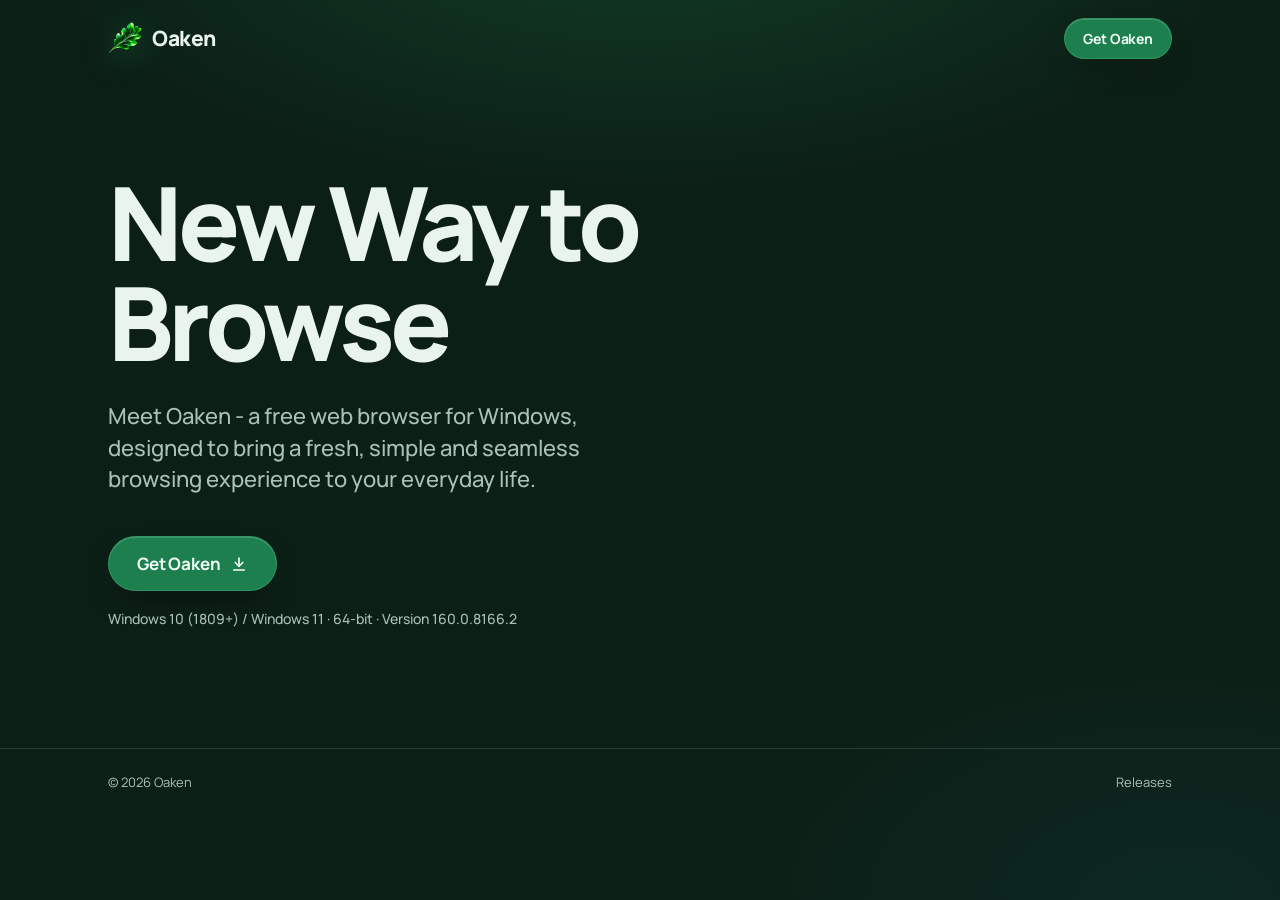
==== index.html @ 017a9613 "Rebrand site to Oaken Browser with new emblem" ====
<!doctype html>
<html lang="en">
<head>
<meta charset="utf-8">
<meta name="viewport" content="width=device-width, initial-scale=1">

<title>Oaken - New Way to Browse</title>

<meta name="description" content="Download Oaken, a free web browser for Windows. Discover a new way to browse.">
<meta name="theme-color" content="#0c1f16">
<meta name="google-site-verification" content="LXv_LmhjGnOAtXeDld1jr0YucGRLePCGYgIYwMyyk1k">

<link rel="canonical" href="https://qayyumjelah.github.io/oaken-browser/">
<link rel="icon" href="favicon-oaken.ico">
<link rel="apple-touch-icon" href="icon-180-oaken.png">

<link rel="preload" href="manrope.woff2" as="font" type="font/woff2" crossorigin>
<link rel="stylesheet" href="style.css">
</head>

<body>

<header>
  <div class="wrap">

    <a class="brand" href="./" aria-label="Oaken Home">
      <img src="logo-leaf.png" alt="Oaken">
      <span>Oaken</span>
    </a>

    <a class="btn small" href="download.html">
      Get Oaken
    </a>

  </div>
</header>

<main class="hero">

  <div class="wrap">

    <h1>New Way to Browse</h1>

    <p>
      Meet Oaken - a free web browser for Windows,
      designed to bring a fresh, simple and seamless
      browsing experience to your everyday life.
    </p>

    <a class="btn" href="download.html">
      Get Oaken

      <svg viewBox="0 0 24 24"
           fill="none"
           stroke="currentColor"
           stroke-width="2.2"
           stroke-linecap="round"
           stroke-linejoin="round"
           aria-hidden="true">
        <path d="M12 4v11"/>
        <path d="m7 10 5 5 5-5"/>
        <path d="M5 20h14"/>
      </svg>
    </a>

    <div class="meta">
      Windows 10 (1809+) / Windows 11
      &middot; 64-bit
      &middot; Version 160.0.8166.2
    </div>

  </div>

</main>

<footer>

  <div class="wrap">

    <span>&copy; 2026 Oaken</span>

    <span>
      <a href="https://github.com/qayyumjelah/oaken-browser/releases">
        Releases
      </a>
    </span>

  </div>

</footer>

</body>
</html>
---- style.css ----
@font-face {
  font-family: "Manrope";
  src: url("manrope.woff2") format("woff2");
  font-weight: 200 800;
  font-display: swap;
}
:root {
  --green: #1e7f4e;
  --green-hover: #26a262;
  --ink: #eaf4ee;
  --muted: #a8c2b3;
  --line: rgba(168, 194, 179, 0.18);
  --bg: #0c1f16;
  --tint: #0a1a12;
  --neon: rgba(47, 212, 122, 0.16);
}
* { box-sizing: border-box; }
html, body { margin: 0; }
body {
  font-family: "Manrope", "Segoe UI", system-ui, sans-serif;
  color: var(--ink);
  background-color: var(--bg);
  background-image:
    radial-gradient(70% 45% at 50% -10%, var(--neon), transparent 70%),
    radial-gradient(50% 40% at 92% 100%, rgba(23, 140, 190, 0.08), transparent 70%);
  background-repeat: no-repeat;
  background-attachment: fixed;
  -webkit-font-smoothing: antialiased;
  text-rendering: optimizeLegibility;
}
a { color: inherit; }
.wrap { max-width: 1120px; margin: 0 auto; padding: 0 28px; }

header .wrap { display: flex; align-items: center; justify-content: space-between; height: 76px; }
.brand { display: flex; align-items: center; gap: 10px; text-decoration: none; font-weight: 800; font-size: 21px; letter-spacing: -0.02em; }
.brand img { width: 34px; height: 34px; object-fit: contain; filter: drop-shadow(0 6px 16px rgba(24, 170, 96, 0.35)); }

.btn {
  display: inline-flex; align-items: center; gap: 10px;
  background: var(--green); color: #f4fff8; text-decoration: none;
  font-weight: 700; font-size: 17px; letter-spacing: -0.01em;
  padding: 15px 28px; border-radius: 999px; border: 1px solid rgba(120, 255, 180, 0.18);
  box-shadow: 0 1px 0 0 rgba(255, 255, 255, 0.16) inset, 0 14px 34px -16px rgba(0, 0, 0, 0.7);
  cursor: pointer; transition: background 160ms ease-out, box-shadow 160ms ease-out;
}
.btn:hover { background: var(--green-hover); }
.btn.small { font-size: 14px; padding: 10px 18px; }
.btn svg { width: 18px; height: 18px; }

.hero { padding: 96px 0 120px; }
.hero h1 {
  font-size: clamp(48px, 8vw, 104px);
  line-height: 0.98; font-weight: 800; letter-spacing: -0.045em;
  margin: 0 0 28px; max-width: 12ch; color: var(--ink);
}
.hero p { font-size: clamp(18px, 2vw, 22px); line-height: 1.45; color: var(--muted); font-weight: 500; margin: 0 0 40px; max-width: 34ch; }
.hero .meta { margin-top: 18px; font-size: 14px; color: var(--muted); font-weight: 500; }

footer { border-top: 1px solid var(--line); }
footer .wrap { display: flex; justify-content: space-between; flex-wrap: wrap; gap: 12px; padding-top: 24px; padding-bottom: 32px; font-size: 13px; color: var(--muted); }
footer a { text-decoration: none; }
footer a:hover { text-decoration: underline; }

.done { min-height: 100vh; display: flex; align-items: center; justify-content: center; background: var(--tint); padding: 24px; }
.card {
  background: linear-gradient(160deg, rgba(255, 255, 255, 0.07), rgba(255, 255, 255, 0.02));
  border: 1px solid var(--line); border-radius: 20px; padding: 56px 64px;
  max-width: 1040px; width: 100%;
  box-shadow: 0 1px 0 0 rgba(255, 255, 255, 0.08) inset, 0 40px 90px -40px rgba(0, 0, 0, 0.75);
  backdrop-filter: blur(18px) saturate(1.2);
}
.card > a img { width: 44px; height: 44px; object-fit: contain; }
.card h1 { font-size: clamp(40px, 6vw, 68px); font-weight: 800; letter-spacing: -0.045em; line-height: 1; margin: 28px 0 16px; color: var(--ink); }
.card .lead { font-size: 22px; font-weight: 600; letter-spacing: -0.015em; margin: 0 0 40px; color: var(--ink); }
.steps { display: flex; align-items: center; gap: 20px; flex-wrap: wrap; margin: 0 0 28px; padding: 0; list-style: none; }
.steps li { display: flex; align-items: center; gap: 14px; font-size: 20px; font-weight: 700; letter-spacing: -0.015em; }
.steps .n { display: inline-grid; place-items: center; width: 38px; height: 38px; border-radius: 8px; background: var(--green); color: #f4fff8; font-size: 17px; }
.steps .bar { width: 56px; height: 2px; background: #2b6f4d; }
.card .note { font-size: 16px; color: var(--muted); margin: 0; }
.card .note a { color: #57d99a; font-weight: 700; }

::selection { background: rgba(47, 212, 122, 0.35); }

@media (max-width: 1000px) {
  .steps .bar { display: none; }
  .steps { flex-direction: column; align-items: flex-start; gap: 14px; }
}
@media (max-width: 640px) {
  .hero { padding: 56px 0 80px; }
  .card { padding: 36px 26px; }
}
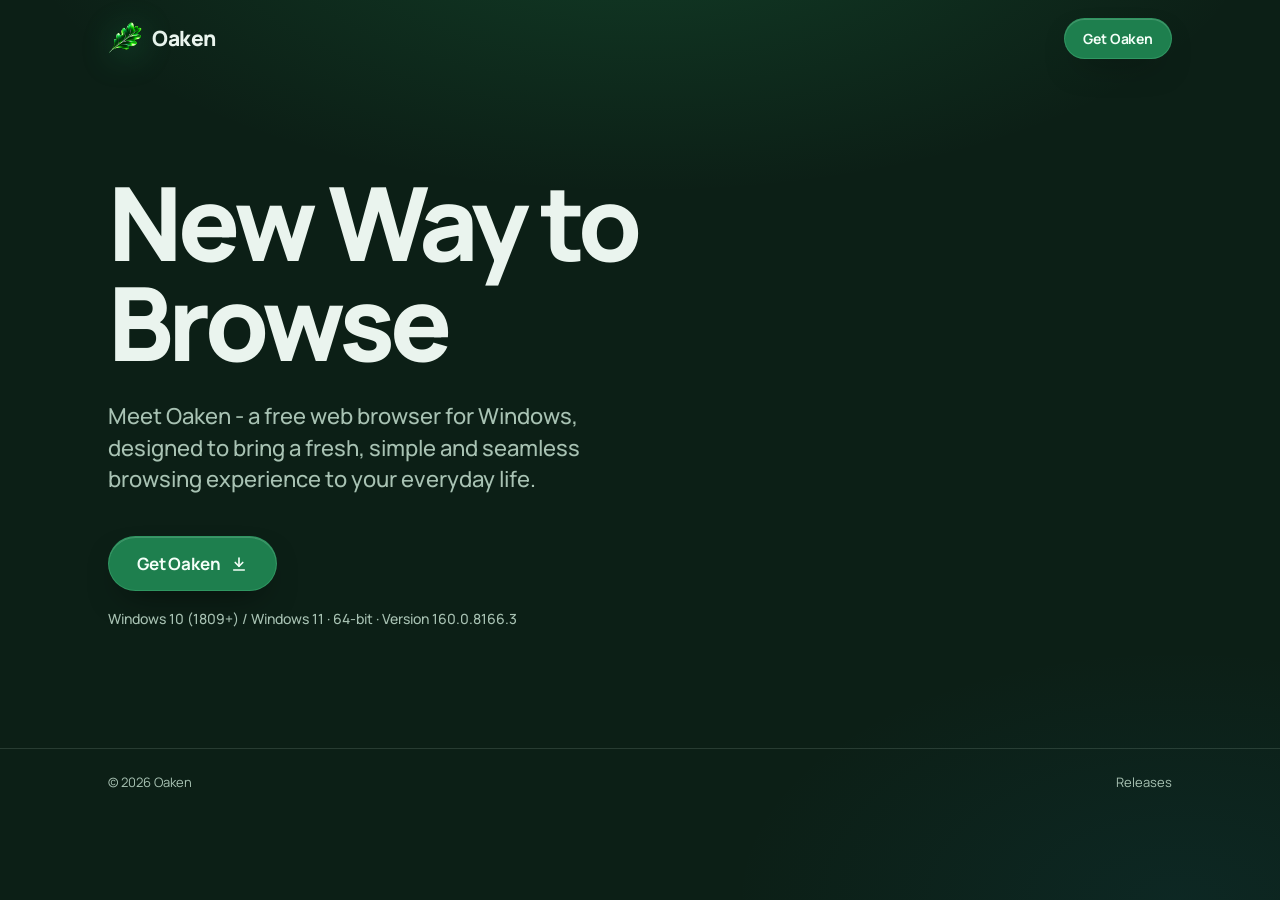
==== commit d1637678: "Rebrand site to Oaken Browser with new emblem" ====
--- a/index.html
+++ b/index.html
@@ -16,7 +16,7 @@
 <link rel="apple-touch-icon" href="icon-180-oaken.png">
 
 <link rel="preload" href="manrope.woff2" as="font" type="font/woff2" crossorigin>
-<link rel="stylesheet" href="style.css">
+<link rel="stylesheet" href="style-forest.css">
 </head>
 
 <body>
@@ -67,7 +67,7 @@
     <div class="meta">
       Windows 10 (1809+) / Windows 11
       &middot; 64-bit
-      &middot; Version 160.0.8166.2
+      &middot; Version 160.0.8166.3
     </div>
 
   </div>
--- a/style-forest.css
+++ b/style-forest.css
@@ -0,0 +1,91 @@
+@font-face {
+  font-family: "Manrope";
+  src: url("manrope.woff2") format("woff2");
+  font-weight: 200 800;
+  font-display: swap;
+}
+:root {
+  --green: #1e7f4e;
+  --green-hover: #26a262;
+  --ink: #eaf4ee;
+  --muted: #a8c2b3;
+  --line: rgba(168, 194, 179, 0.18);
+  --bg: #0c1f16;
+  --tint: #0a1a12;
+  --neon: rgba(47, 212, 122, 0.16);
+}
+* { box-sizing: border-box; }
+html, body { margin: 0; }
+body {
+  font-family: "Manrope", "Segoe UI", system-ui, sans-serif;
+  color: var(--ink);
+  background-color: var(--bg);
+  background-image:
+    radial-gradient(70% 45% at 50% -10%, var(--neon), transparent 70%),
+    radial-gradient(50% 40% at 92% 100%, rgba(23, 140, 190, 0.08), transparent 70%);
+  background-repeat: no-repeat;
+  background-attachment: fixed;
+  -webkit-font-smoothing: antialiased;
+  text-rendering: optimizeLegibility;
+}
+a { color: inherit; }
+.wrap { max-width: 1120px; margin: 0 auto; padding: 0 28px; }
+
+header .wrap { display: flex; align-items: center; justify-content: space-between; height: 76px; }
+.brand { display: flex; align-items: center; gap: 10px; text-decoration: none; font-weight: 800; font-size: 21px; letter-spacing: -0.02em; }
+.brand img { width: 34px; height: 34px; object-fit: contain; filter: drop-shadow(0 6px 16px rgba(24, 170, 96, 0.35)); }
+
+.btn {
+  display: inline-flex; align-items: center; gap: 10px;
+  background: var(--green); color: #f4fff8; text-decoration: none;
+  font-weight: 700; font-size: 17px; letter-spacing: -0.01em;
+  padding: 15px 28px; border-radius: 999px; border: 1px solid rgba(120, 255, 180, 0.18);
+  box-shadow: 0 1px 0 0 rgba(255, 255, 255, 0.16) inset, 0 14px 34px -16px rgba(0, 0, 0, 0.7);
+  cursor: pointer; transition: background 160ms ease-out, box-shadow 160ms ease-out;
+}
+.btn:hover { background: var(--green-hover); }
+.btn.small { font-size: 14px; padding: 10px 18px; }
+.btn svg { width: 18px; height: 18px; }
+
+.hero { padding: 96px 0 120px; }
+.hero h1 {
+  font-size: clamp(48px, 8vw, 104px);
+  line-height: 0.98; font-weight: 800; letter-spacing: -0.045em;
+  margin: 0 0 28px; max-width: 12ch; color: var(--ink);
+}
+.hero p { font-size: clamp(18px, 2vw, 22px); line-height: 1.45; color: var(--muted); font-weight: 500; margin: 0 0 40px; max-width: 34ch; }
+.hero .meta { margin-top: 18px; font-size: 14px; color: var(--muted); font-weight: 500; }
+
+footer { border-top: 1px solid var(--line); }
+footer .wrap { display: flex; justify-content: space-between; flex-wrap: wrap; gap: 12px; padding-top: 24px; padding-bottom: 32px; font-size: 13px; color: var(--muted); }
+footer a { text-decoration: none; }
+footer a:hover { text-decoration: underline; }
+
+.done { min-height: 100vh; display: flex; align-items: center; justify-content: center; background: var(--tint); padding: 24px; }
+.card {
+  background: linear-gradient(160deg, rgba(255, 255, 255, 0.07), rgba(255, 255, 255, 0.02));
+  border: 1px solid var(--line); border-radius: 20px; padding: 56px 64px;
+  max-width: 1040px; width: 100%;
+  box-shadow: 0 1px 0 0 rgba(255, 255, 255, 0.08) inset, 0 40px 90px -40px rgba(0, 0, 0, 0.75);
+  backdrop-filter: blur(18px) saturate(1.2);
+}
+.card > a img { width: 44px; height: 44px; object-fit: contain; }
+.card h1 { font-size: clamp(40px, 6vw, 68px); font-weight: 800; letter-spacing: -0.045em; line-height: 1; margin: 28px 0 16px; color: var(--ink); }
+.card .lead { font-size: 22px; font-weight: 600; letter-spacing: -0.015em; margin: 0 0 40px; color: var(--ink); }
+.steps { display: flex; align-items: center; gap: 20px; flex-wrap: wrap; margin: 0 0 28px; padding: 0; list-style: none; }
+.steps li { display: flex; align-items: center; gap: 14px; font-size: 20px; font-weight: 700; letter-spacing: -0.015em; }
+.steps .n { display: inline-grid; place-items: center; width: 38px; height: 38px; border-radius: 8px; background: var(--green); color: #f4fff8; font-size: 17px; }
+.steps .bar { width: 56px; height: 2px; background: #2b6f4d; }
+.card .note { font-size: 16px; color: var(--muted); margin: 0; }
+.card .note a { color: #57d99a; font-weight: 700; }
+
+::selection { background: rgba(47, 212, 122, 0.35); }
+
+@media (max-width: 1000px) {
+  .steps .bar { display: none; }
+  .steps { flex-direction: column; align-items: flex-start; gap: 14px; }
+}
+@media (max-width: 640px) {
+  .hero { padding: 56px 0 80px; }
+  .card { padding: 36px 26px; }
+}
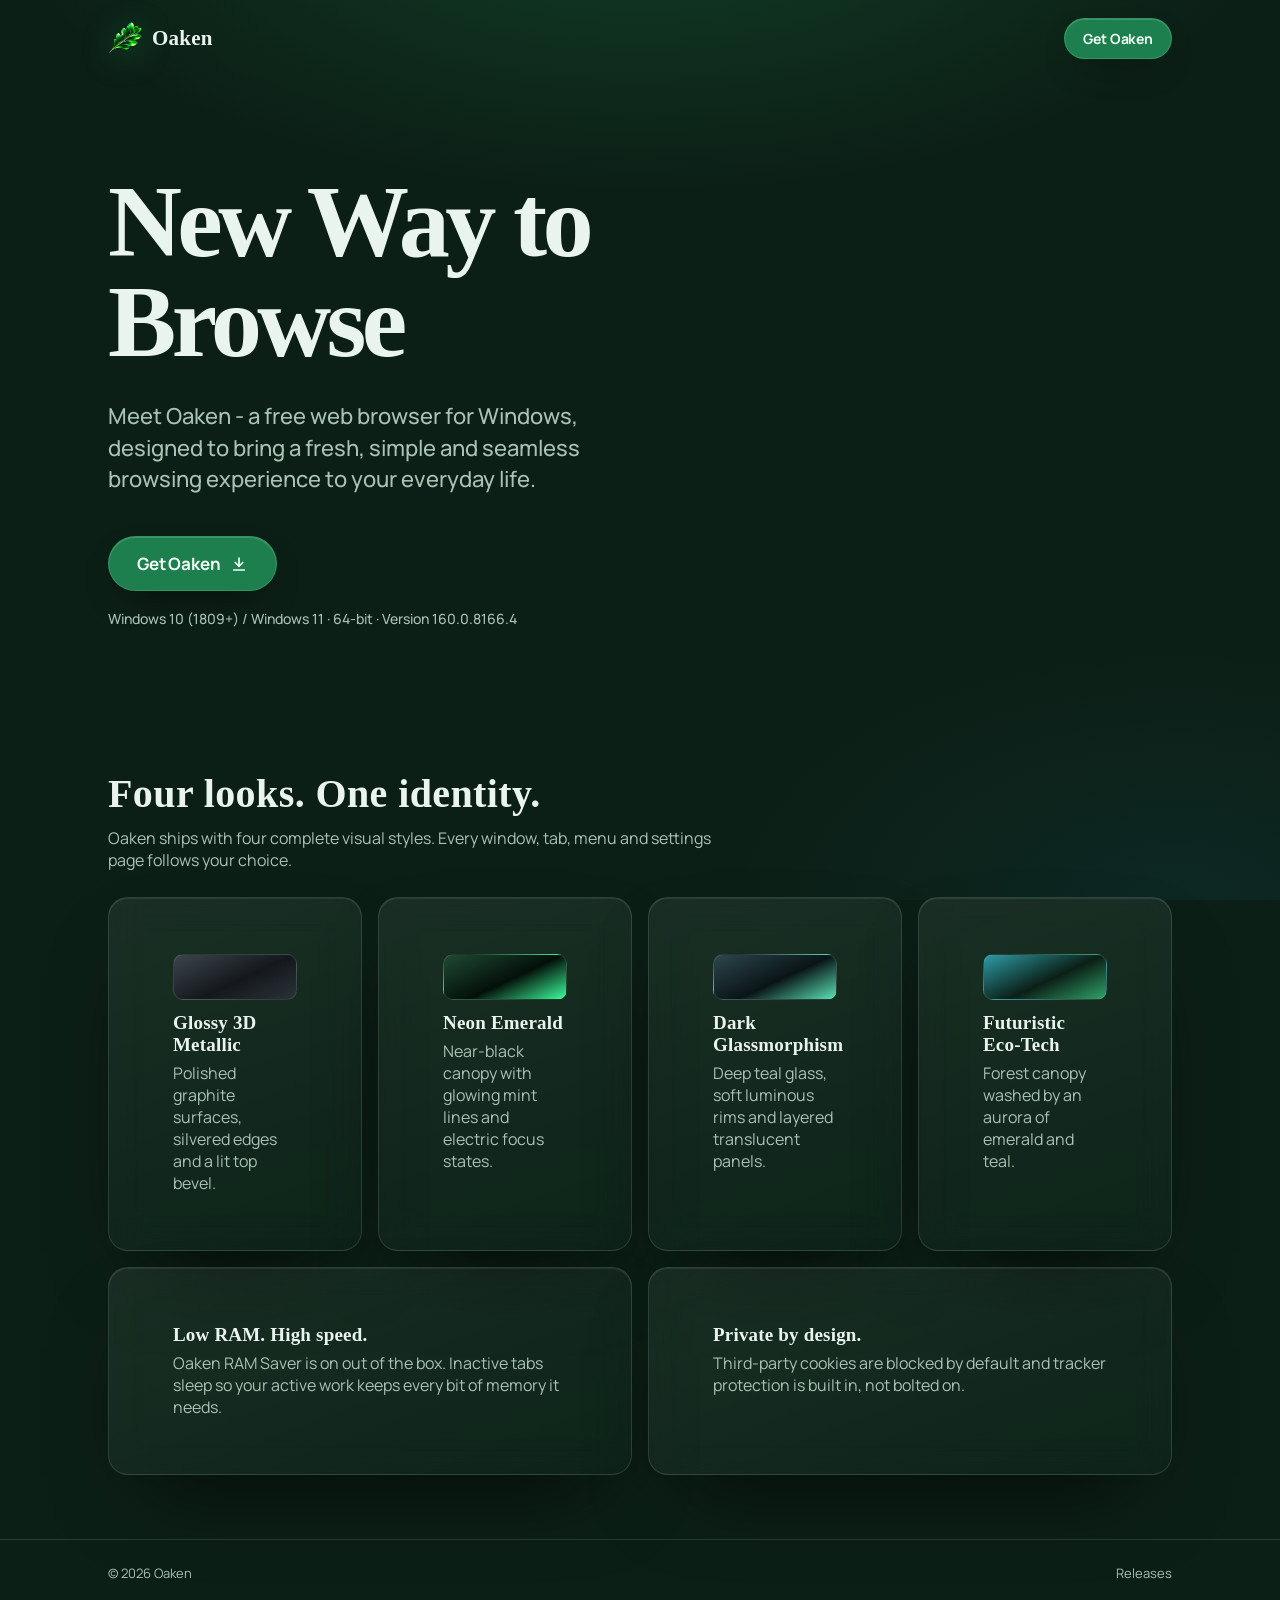
==== commit 7abb0cd4: "Rebrand site to Oaken Browser with new emblem" ====
--- a/index.html
+++ b/index.html
@@ -67,12 +67,71 @@
     <div class="meta">
       Windows 10 (1809+) / Windows 11
       &middot; 64-bit
-      &middot; Version 160.0.8166.3
+      &middot; Version 160.0.8166.4
     </div>
 
   </div>
 
 </main>
+
+<section class="features">
+
+  <div class="wrap">
+
+    <h2>Four looks. One identity.</h2>
+
+    <p class="section-lead">
+      Oaken ships with four complete visual styles. Every window, tab,
+      menu and settings page follows your choice.
+    </p>
+
+    <div class="grid">
+
+      <article class="card style-card">
+        <span class="swatch swatch-glossy" aria-hidden="true"></span>
+        <h3>Glossy 3D Metallic</h3>
+        <p>Polished graphite surfaces, silvered edges and a lit top bevel.</p>
+      </article>
+
+      <article class="card style-card">
+        <span class="swatch swatch-neon" aria-hidden="true"></span>
+        <h3>Neon Emerald</h3>
+        <p>Near-black canopy with glowing mint lines and electric focus states.</p>
+      </article>
+
+      <article class="card style-card">
+        <span class="swatch swatch-glass" aria-hidden="true"></span>
+        <h3>Dark Glassmorphism</h3>
+        <p>Deep teal glass, soft luminous rims and layered translucent panels.</p>
+      </article>
+
+      <article class="card style-card">
+        <span class="swatch swatch-eco" aria-hidden="true"></span>
+        <h3>Futuristic Eco-Tech</h3>
+        <p>Forest canopy washed by an aurora of emerald and teal.</p>
+      </article>
+
+    </div>
+
+    <div class="pillars">
+
+      <div class="card">
+        <h3>Low RAM. High speed.</h3>
+        <p>Oaken RAM Saver is on out of the box. Inactive tabs sleep so
+          your active work keeps every bit of memory it needs.</p>
+      </div>
+
+      <div class="card">
+        <h3>Private by design.</h3>
+        <p>Third-party cookies are blocked by default and tracker
+          protection is built in, not bolted on.</p>
+      </div>
+
+    </div>
+
+  </div>
+
+</section>
 
 <footer>
 
--- a/style-forest.css
+++ b/style-forest.css
@@ -1,91 +1,164 @@
-@font-face {
-  font-family: "Manrope";
-  src: url("manrope.woff2") format("woff2");
-  font-weight: 200 800;
-  font-display: swap;
-}
-:root {
-  --green: #1e7f4e;
-  --green-hover: #26a262;
-  --ink: #eaf4ee;
-  --muted: #a8c2b3;
-  --line: rgba(168, 194, 179, 0.18);
-  --bg: #0c1f16;
-  --tint: #0a1a12;
-  --neon: rgba(47, 212, 122, 0.16);
-}
-* { box-sizing: border-box; }
-html, body { margin: 0; }
-body {
-  font-family: "Manrope", "Segoe UI", system-ui, sans-serif;
-  color: var(--ink);
-  background-color: var(--bg);
-  background-image:
-    radial-gradient(70% 45% at 50% -10%, var(--neon), transparent 70%),
-    radial-gradient(50% 40% at 92% 100%, rgba(23, 140, 190, 0.08), transparent 70%);
-  background-repeat: no-repeat;
-  background-attachment: fixed;
-  -webkit-font-smoothing: antialiased;
-  text-rendering: optimizeLegibility;
-}
-a { color: inherit; }
-.wrap { max-width: 1120px; margin: 0 auto; padding: 0 28px; }
-
-header .wrap { display: flex; align-items: center; justify-content: space-between; height: 76px; }
-.brand { display: flex; align-items: center; gap: 10px; text-decoration: none; font-weight: 800; font-size: 21px; letter-spacing: -0.02em; }
-.brand img { width: 34px; height: 34px; object-fit: contain; filter: drop-shadow(0 6px 16px rgba(24, 170, 96, 0.35)); }
-
-.btn {
-  display: inline-flex; align-items: center; gap: 10px;
-  background: var(--green); color: #f4fff8; text-decoration: none;
-  font-weight: 700; font-size: 17px; letter-spacing: -0.01em;
-  padding: 15px 28px; border-radius: 999px; border: 1px solid rgba(120, 255, 180, 0.18);
-  box-shadow: 0 1px 0 0 rgba(255, 255, 255, 0.16) inset, 0 14px 34px -16px rgba(0, 0, 0, 0.7);
-  cursor: pointer; transition: background 160ms ease-out, box-shadow 160ms ease-out;
-}
-.btn:hover { background: var(--green-hover); }
-.btn.small { font-size: 14px; padding: 10px 18px; }
-.btn svg { width: 18px; height: 18px; }
-
-.hero { padding: 96px 0 120px; }
-.hero h1 {
-  font-size: clamp(48px, 8vw, 104px);
-  line-height: 0.98; font-weight: 800; letter-spacing: -0.045em;
-  margin: 0 0 28px; max-width: 12ch; color: var(--ink);
-}
-.hero p { font-size: clamp(18px, 2vw, 22px); line-height: 1.45; color: var(--muted); font-weight: 500; margin: 0 0 40px; max-width: 34ch; }
-.hero .meta { margin-top: 18px; font-size: 14px; color: var(--muted); font-weight: 500; }
-
-footer { border-top: 1px solid var(--line); }
-footer .wrap { display: flex; justify-content: space-between; flex-wrap: wrap; gap: 12px; padding-top: 24px; padding-bottom: 32px; font-size: 13px; color: var(--muted); }
-footer a { text-decoration: none; }
-footer a:hover { text-decoration: underline; }
-
-.done { min-height: 100vh; display: flex; align-items: center; justify-content: center; background: var(--tint); padding: 24px; }
-.card {
-  background: linear-gradient(160deg, rgba(255, 255, 255, 0.07), rgba(255, 255, 255, 0.02));
-  border: 1px solid var(--line); border-radius: 20px; padding: 56px 64px;
-  max-width: 1040px; width: 100%;
-  box-shadow: 0 1px 0 0 rgba(255, 255, 255, 0.08) inset, 0 40px 90px -40px rgba(0, 0, 0, 0.75);
-  backdrop-filter: blur(18px) saturate(1.2);
-}
-.card > a img { width: 44px; height: 44px; object-fit: contain; }
-.card h1 { font-size: clamp(40px, 6vw, 68px); font-weight: 800; letter-spacing: -0.045em; line-height: 1; margin: 28px 0 16px; color: var(--ink); }
-.card .lead { font-size: 22px; font-weight: 600; letter-spacing: -0.015em; margin: 0 0 40px; color: var(--ink); }
-.steps { display: flex; align-items: center; gap: 20px; flex-wrap: wrap; margin: 0 0 28px; padding: 0; list-style: none; }
-.steps li { display: flex; align-items: center; gap: 14px; font-size: 20px; font-weight: 700; letter-spacing: -0.015em; }
-.steps .n { display: inline-grid; place-items: center; width: 38px; height: 38px; border-radius: 8px; background: var(--green); color: #f4fff8; font-size: 17px; }
-.steps .bar { width: 56px; height: 2px; background: #2b6f4d; }
-.card .note { font-size: 16px; color: var(--muted); margin: 0; }
-.card .note a { color: #57d99a; font-weight: 700; }
-
-::selection { background: rgba(47, 212, 122, 0.35); }
-
-@media (max-width: 1000px) {
-  .steps .bar { display: none; }
-  .steps { flex-direction: column; align-items: flex-start; gap: 14px; }
-}
-@media (max-width: 640px) {
-  .hero { padding: 56px 0 80px; }
-  .card { padding: 36px 26px; }
-}
+@font-face {
+  font-family: "Manrope";
+  src: url("manrope.woff2") format("woff2");
+  font-weight: 200 800;
+  font-display: swap;
+}
+:root {
+  --green: #1e7f4e;
+  --green-hover: #26a262;
+  --ink: #eaf4ee;
+  --muted: #a8c2b3;
+  --line: rgba(168, 194, 179, 0.18);
+  --bg: #0c1f16;
+  --tint: #0a1a12;
+  --neon: rgba(47, 212, 122, 0.16);
+}
+* { box-sizing: border-box; }
+html, body { margin: 0; }
+body {
+  font-family: "Manrope", "Segoe UI", system-ui, sans-serif;
+  color: var(--ink);
+  background-color: var(--bg);
+  background-image:
+    radial-gradient(70% 45% at 50% -10%, var(--neon), transparent 70%),
+    radial-gradient(50% 40% at 92% 100%, rgba(23, 140, 190, 0.08), transparent 70%);
+  background-repeat: no-repeat;
+  background-attachment: fixed;
+  -webkit-font-smoothing: antialiased;
+  text-rendering: optimizeLegibility;
+}
+a { color: inherit; }
+.wrap { max-width: 1120px; margin: 0 auto; padding: 0 28px; }
+
+header .wrap { display: flex; align-items: center; justify-content: space-between; height: 76px; }
+.brand { display: flex; align-items: center; gap: 10px; text-decoration: none; font-weight: 800; font-size: 21px; letter-spacing: -0.02em; }
+.brand img { width: 34px; height: 34px; object-fit: contain; filter: drop-shadow(0 6px 16px rgba(24, 170, 96, 0.35)); }
+
+.btn {
+  display: inline-flex; align-items: center; gap: 10px;
+  background: var(--green); color: #f4fff8; text-decoration: none;
+  font-weight: 700; font-size: 17px; letter-spacing: -0.01em;
+  padding: 15px 28px; border-radius: 999px; border: 1px solid rgba(120, 255, 180, 0.18);
+  box-shadow: 0 1px 0 0 rgba(255, 255, 255, 0.16) inset, 0 14px 34px -16px rgba(0, 0, 0, 0.7);
+  cursor: pointer; transition: background 160ms ease-out, box-shadow 160ms ease-out;
+}
+.btn:hover { background: var(--green-hover); }
+.btn.small { font-size: 14px; padding: 10px 18px; }
+.btn svg { width: 18px; height: 18px; }
+
+.hero { padding: 96px 0 120px; }
+.hero h1 {
+  font-size: clamp(48px, 8vw, 104px);
+  line-height: 0.98; font-weight: 800; letter-spacing: -0.045em;
+  margin: 0 0 28px; max-width: 12ch; color: var(--ink);
+}
+.hero p { font-size: clamp(18px, 2vw, 22px); line-height: 1.45; color: var(--muted); font-weight: 500; margin: 0 0 40px; max-width: 34ch; }
+.hero .meta { margin-top: 18px; font-size: 14px; color: var(--muted); font-weight: 500; }
+
+footer { border-top: 1px solid var(--line); }
+footer .wrap { display: flex; justify-content: space-between; flex-wrap: wrap; gap: 12px; padding-top: 24px; padding-bottom: 32px; font-size: 13px; color: var(--muted); }
+footer a { text-decoration: none; }
+footer a:hover { text-decoration: underline; }
+
+.done { min-height: 100vh; display: flex; align-items: center; justify-content: center; background: var(--tint); padding: 24px; }
+.card {
+  background: linear-gradient(160deg, rgba(255, 255, 255, 0.07), rgba(255, 255, 255, 0.02));
+  border: 1px solid var(--line); border-radius: 20px; padding: 56px 64px;
+  max-width: 1040px; width: 100%;
+  box-shadow: 0 1px 0 0 rgba(255, 255, 255, 0.08) inset, 0 40px 90px -40px rgba(0, 0, 0, 0.75);
+  backdrop-filter: blur(18px) saturate(1.2);
+}
+.card > a img { width: 44px; height: 44px; object-fit: contain; }
+.card h1 { font-size: clamp(40px, 6vw, 68px); font-weight: 800; letter-spacing: -0.045em; line-height: 1; margin: 28px 0 16px; color: var(--ink); }
+.card .lead { font-size: 22px; font-weight: 600; letter-spacing: -0.015em; margin: 0 0 40px; color: var(--ink); }
+.steps { display: flex; align-items: center; gap: 20px; flex-wrap: wrap; margin: 0 0 28px; padding: 0; list-style: none; }
+.steps li { display: flex; align-items: center; gap: 14px; font-size: 20px; font-weight: 700; letter-spacing: -0.015em; }
+.steps .n { display: inline-grid; place-items: center; width: 38px; height: 38px; border-radius: 8px; background: var(--green); color: #f4fff8; font-size: 17px; }
+.steps .bar { width: 56px; height: 2px; background: #2b6f4d; }
+.card .note { font-size: 16px; color: var(--muted); margin: 0; }
+.card .note a { color: #57d99a; font-weight: 700; }
+
+::selection { background: rgba(47, 212, 122, 0.35); }
+
+@media (max-width: 1000px) {
+  .steps .bar { display: none; }
+  .steps { flex-direction: column; align-items: flex-start; gap: 14px; }
+}
+@media (max-width: 640px) {
+  .hero { padding: 56px 0 80px; }
+  .card { padding: 36px 26px; }
+}
+
+/* Oaken identity: sharp serif display, forest glass panels. */
+h1, h2, h3, .brand span {
+  font-family: 'Sitka Banner', 'Sitka Text', Cambria, Georgia, serif;
+  letter-spacing: .01em;
+}
+
+.features {
+  padding: 22px 0 64px;
+}
+
+.features h2 {
+  font-size: clamp(28px, 3.4vw, 40px);
+  margin: 0 0 10px;
+}
+
+.section-lead {
+  color: var(--muted);
+  margin: 0 0 26px;
+  max-width: 620px;
+}
+
+.grid {
+  display: grid;
+  gap: 16px;
+  grid-template-columns: repeat(auto-fit, minmax(220px, 1fr));
+}
+
+.style-card h3,
+.pillars h3 {
+  font-size: 19px;
+  margin: 12px 0 6px;
+}
+
+.style-card p,
+.pillars p {
+  color: var(--muted);
+  margin: 0;
+}
+
+.swatch {
+  display: block;
+  height: 46px;
+  border-radius: 10px;
+  border: 1px solid var(--line);
+}
+
+.swatch-glossy {
+  background: linear-gradient(155deg, #3C464D, #14181C 55%, #2A3238);
+}
+
+.swatch-neon {
+  background: linear-gradient(155deg, #1F4A32, #04100A 55%, #3BFF9B);
+}
+
+.swatch-glass {
+  background: linear-gradient(155deg, #2C474D, #0A1417 55%, #59E3B4);
+}
+
+.swatch-eco {
+  background: linear-gradient(155deg, #2E9CA8, #0B1F16 55%, #2FA36A);
+}
+
+.pillars {
+  display: grid;
+  gap: 16px;
+  grid-template-columns: repeat(auto-fit, minmax(260px, 1fr));
+  margin-top: 16px;
+}
+
+.pillars h3 {
+  margin-top: 0;
+}
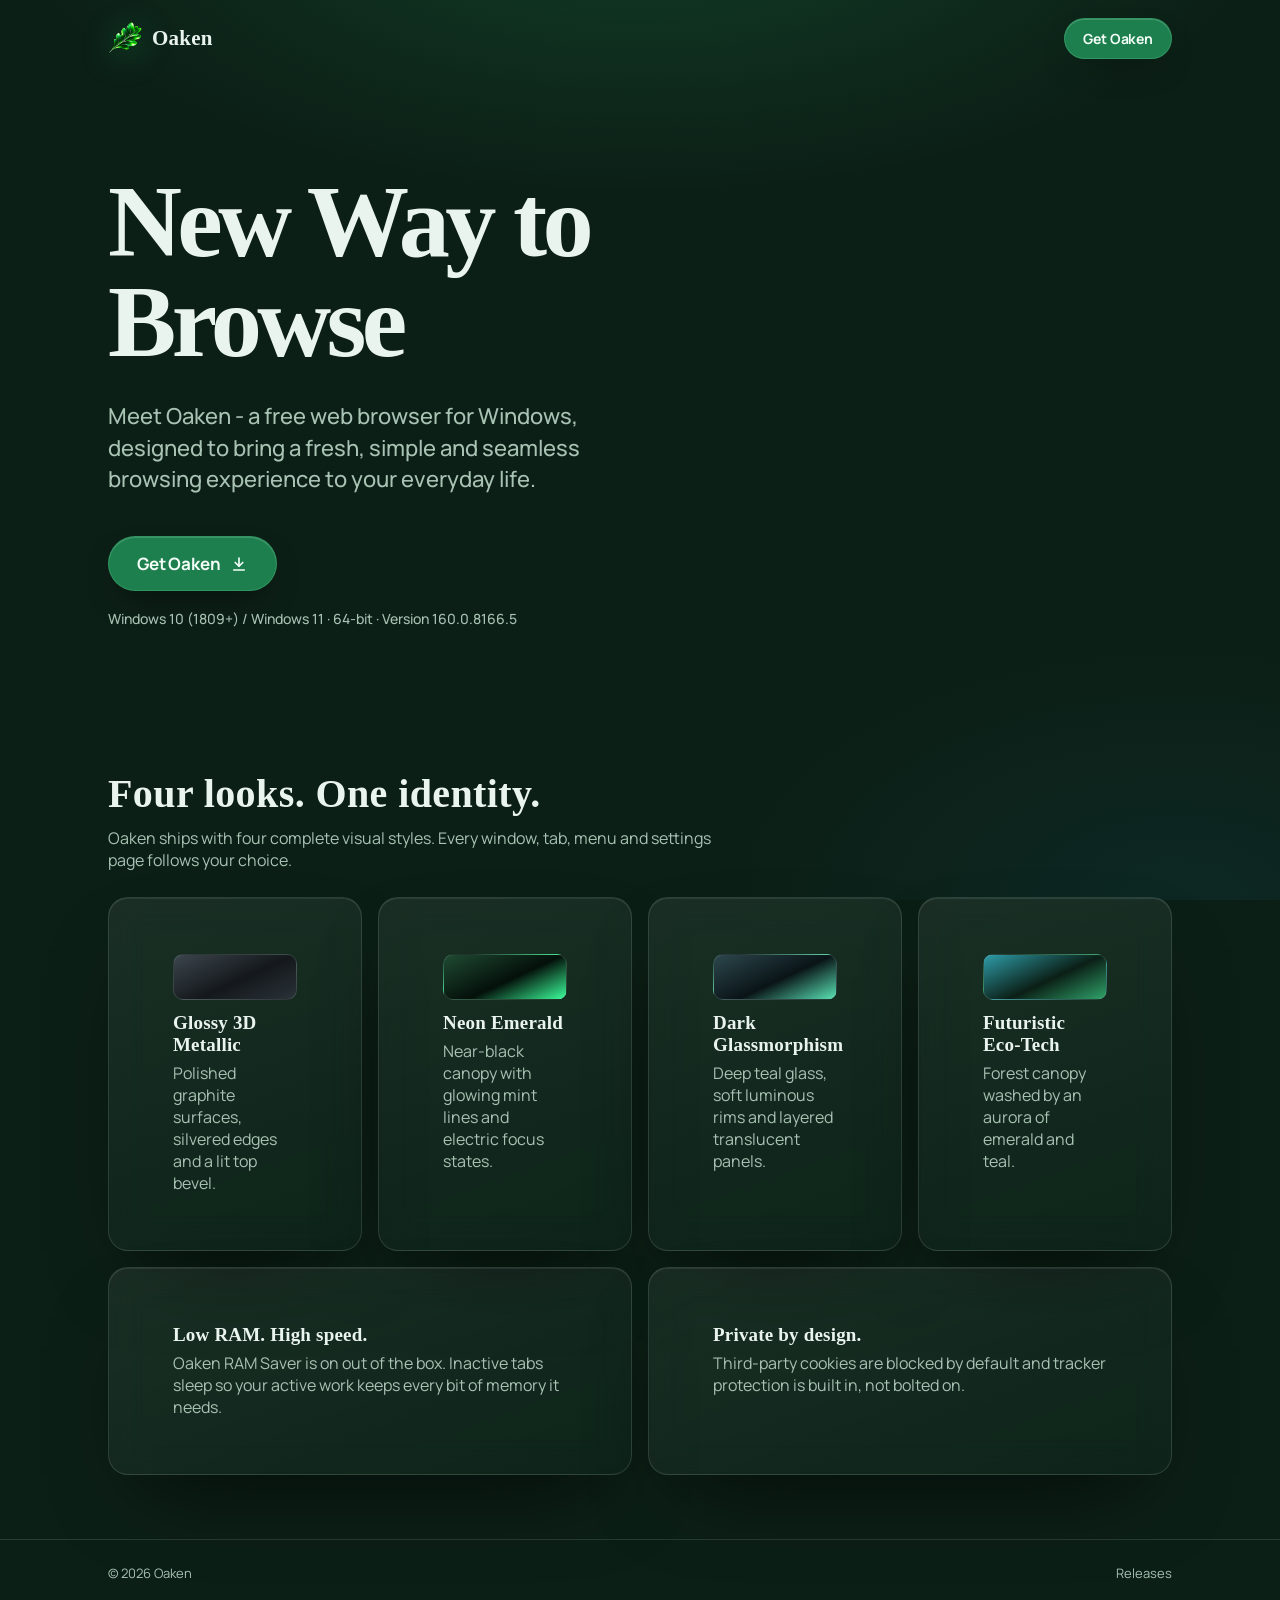
==== commit de642575: "Rebrand site to Oaken Browser with new emblem" ====
--- a/index.html
+++ b/index.html
@@ -67,7 +67,7 @@
     <div class="meta">
       Windows 10 (1809+) / Windows 11
       &middot; 64-bit
-      &middot; Version 160.0.8166.4
+      &middot; Version 160.0.8166.5
     </div>
 
   </div>
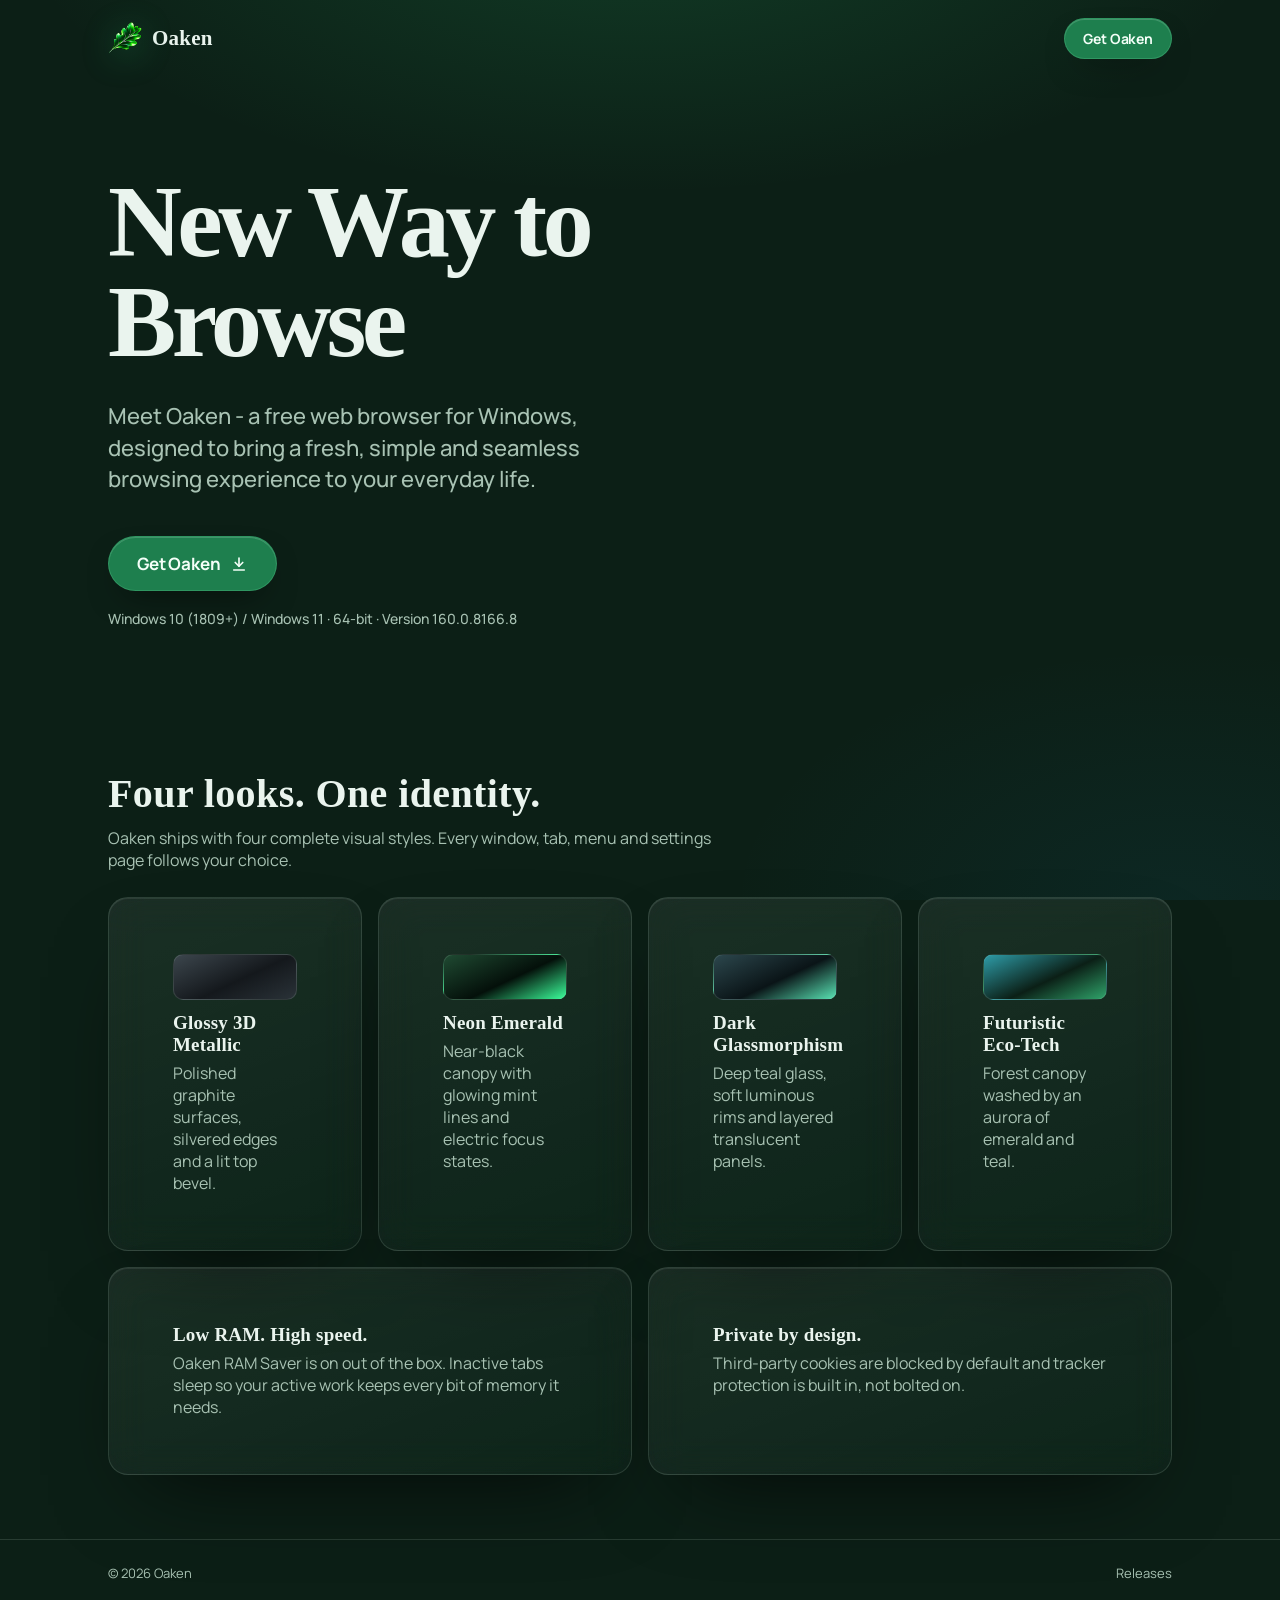
==== commit bebc7946: "Site version label -> Oaken 160.0.8166.8" ====
--- a/index.html
+++ b/index.html
@@ -67,7 +67,7 @@
     <div class="meta">
       Windows 10 (1809+) / Windows 11
       &middot; 64-bit
-      &middot; Version 160.0.8166.5
+      &middot; Version 160.0.8166.8
     </div>
 
   </div>
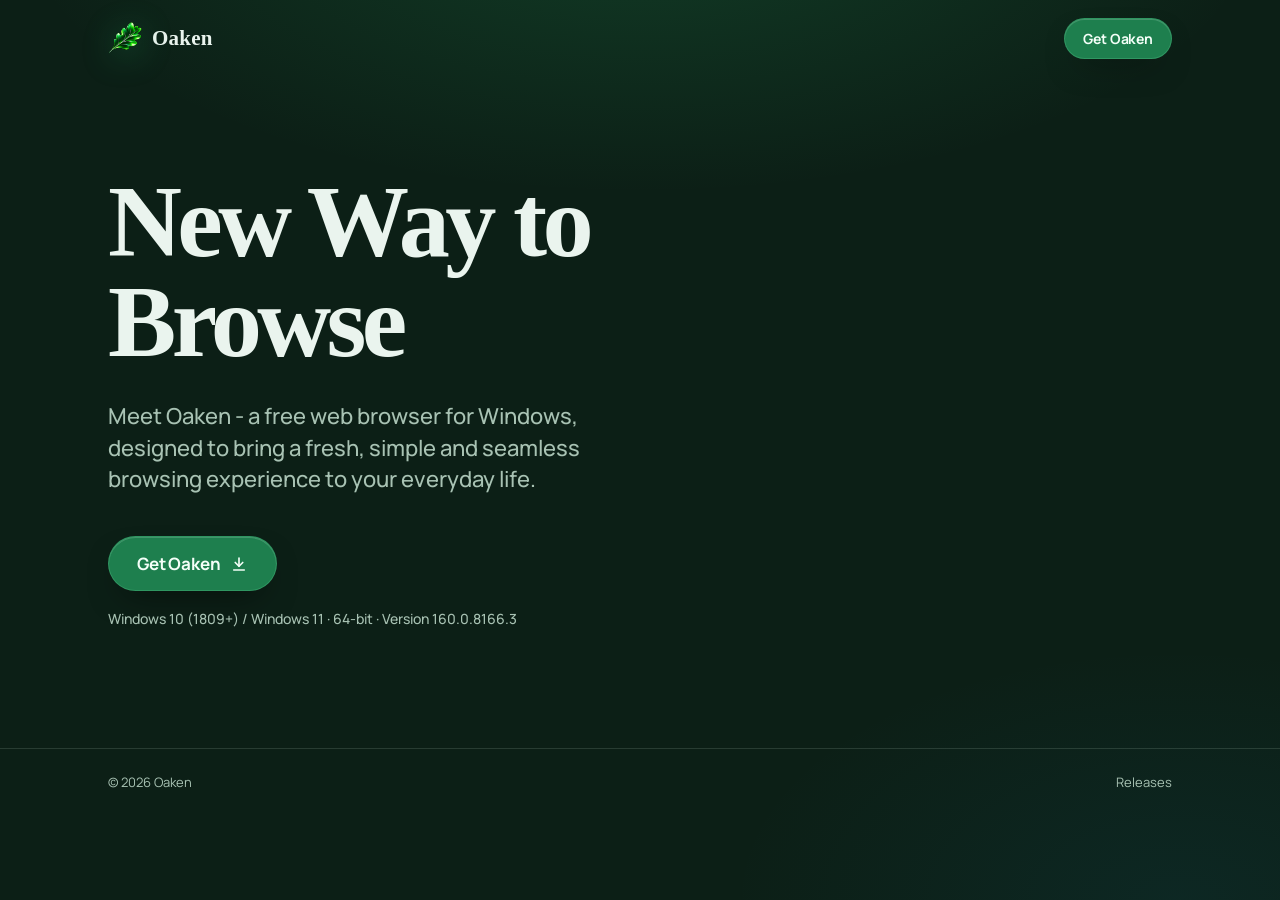
==== commit ce5dddfb: "Site: canonical favicon, Oaken metadata, and fresh sitemap" ====
--- a/index.html
+++ b/index.html
@@ -12,8 +12,13 @@
 <meta name="google-site-verification" content="LXv_LmhjGnOAtXeDld1jr0YucGRLePCGYgIYwMyyk1k">
 
 <link rel="canonical" href="https://qayyumjelah.github.io/oaken-browser/">
-<link rel="icon" href="favicon-oaken.ico">
+<link rel="icon" href="favicon.ico" sizes="any">
 <link rel="apple-touch-icon" href="icon-180-oaken.png">
+<meta property="og:site_name" content="Oaken">
+<meta property="og:title" content="Oaken - New Way to Browse">
+<meta property="og:type" content="website">
+<meta property="og:url" content="https://qayyumjelah.github.io/oaken-browser/">
+<meta property="og:image" content="https://qayyumjelah.github.io/oaken-browser/logo-leaf.png">
 
 <link rel="preload" href="manrope.woff2" as="font" type="font/woff2" crossorigin>
 <link rel="stylesheet" href="style-forest.css">
@@ -67,71 +72,12 @@
     <div class="meta">
       Windows 10 (1809+) / Windows 11
       &middot; 64-bit
-      &middot; Version 160.0.8166.8
+      &middot; Version 160.0.8166.3
     </div>
 
   </div>
 
 </main>
-
-<section class="features">
-
-  <div class="wrap">
-
-    <h2>Four looks. One identity.</h2>
-
-    <p class="section-lead">
-      Oaken ships with four complete visual styles. Every window, tab,
-      menu and settings page follows your choice.
-    </p>
-
-    <div class="grid">
-
-      <article class="card style-card">
-        <span class="swatch swatch-glossy" aria-hidden="true"></span>
-        <h3>Glossy 3D Metallic</h3>
-        <p>Polished graphite surfaces, silvered edges and a lit top bevel.</p>
-      </article>
-
-      <article class="card style-card">
-        <span class="swatch swatch-neon" aria-hidden="true"></span>
-        <h3>Neon Emerald</h3>
-        <p>Near-black canopy with glowing mint lines and electric focus states.</p>
-      </article>
-
-      <article class="card style-card">
-        <span class="swatch swatch-glass" aria-hidden="true"></span>
-        <h3>Dark Glassmorphism</h3>
-        <p>Deep teal glass, soft luminous rims and layered translucent panels.</p>
-      </article>
-
-      <article class="card style-card">
-        <span class="swatch swatch-eco" aria-hidden="true"></span>
-        <h3>Futuristic Eco-Tech</h3>
-        <p>Forest canopy washed by an aurora of emerald and teal.</p>
-      </article>
-
-    </div>
-
-    <div class="pillars">
-
-      <div class="card">
-        <h3>Low RAM. High speed.</h3>
-        <p>Oaken RAM Saver is on out of the box. Inactive tabs sleep so
-          your active work keeps every bit of memory it needs.</p>
-      </div>
-
-      <div class="card">
-        <h3>Private by design.</h3>
-        <p>Third-party cookies are blocked by default and tracker
-          protection is built in, not bolted on.</p>
-      </div>
-
-    </div>
-
-  </div>
-
-</section>
 
 <footer>
 
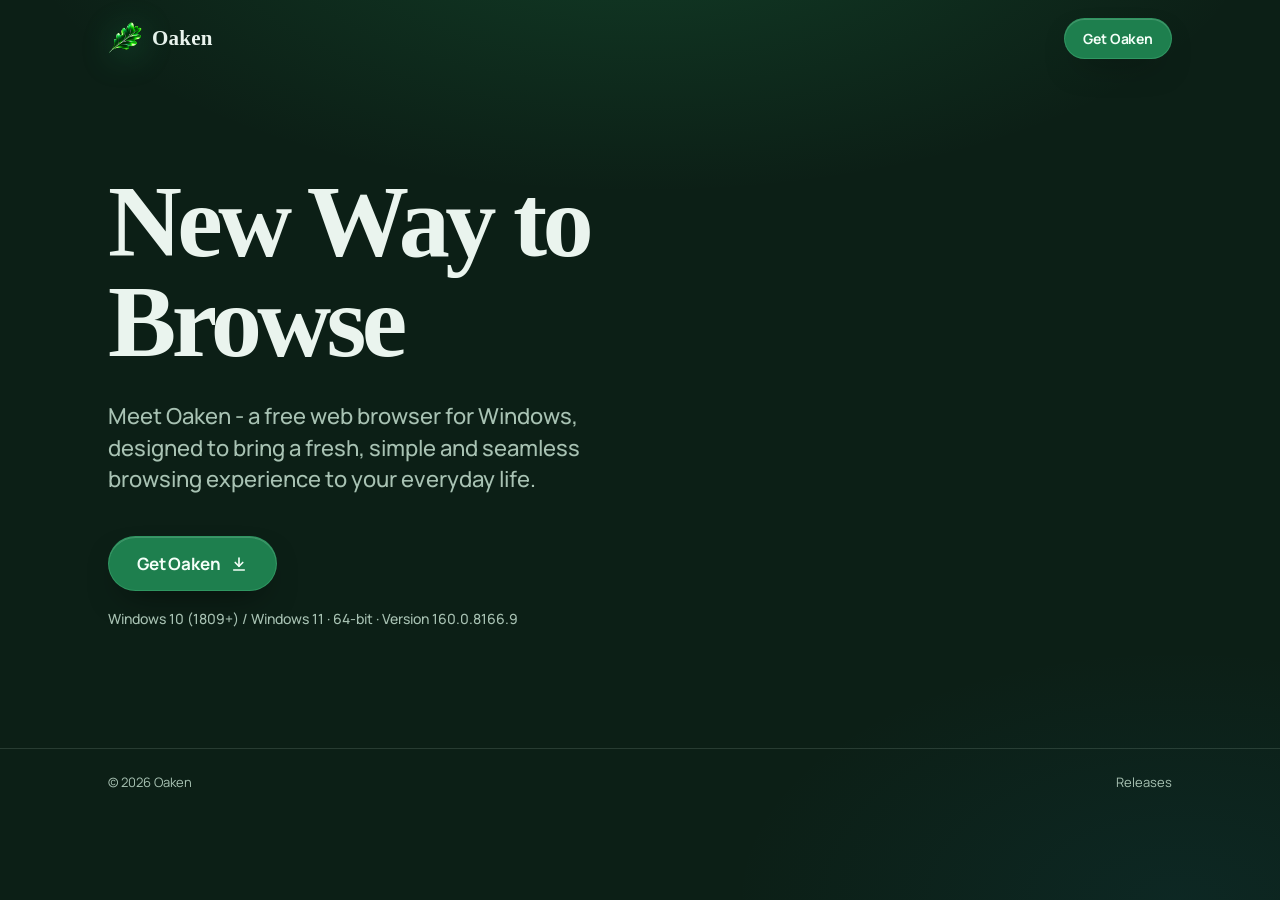
==== commit 82d2ccf7: "Show Oaken 160.0.8166.9 on homepage" ====
--- a/index.html
+++ b/index.html
@@ -72,7 +72,7 @@
     <div class="meta">
       Windows 10 (1809+) / Windows 11
       &middot; 64-bit
-      &middot; Version 160.0.8166.3
+      &middot; Version 160.0.8166.9
     </div>
 
   </div>
